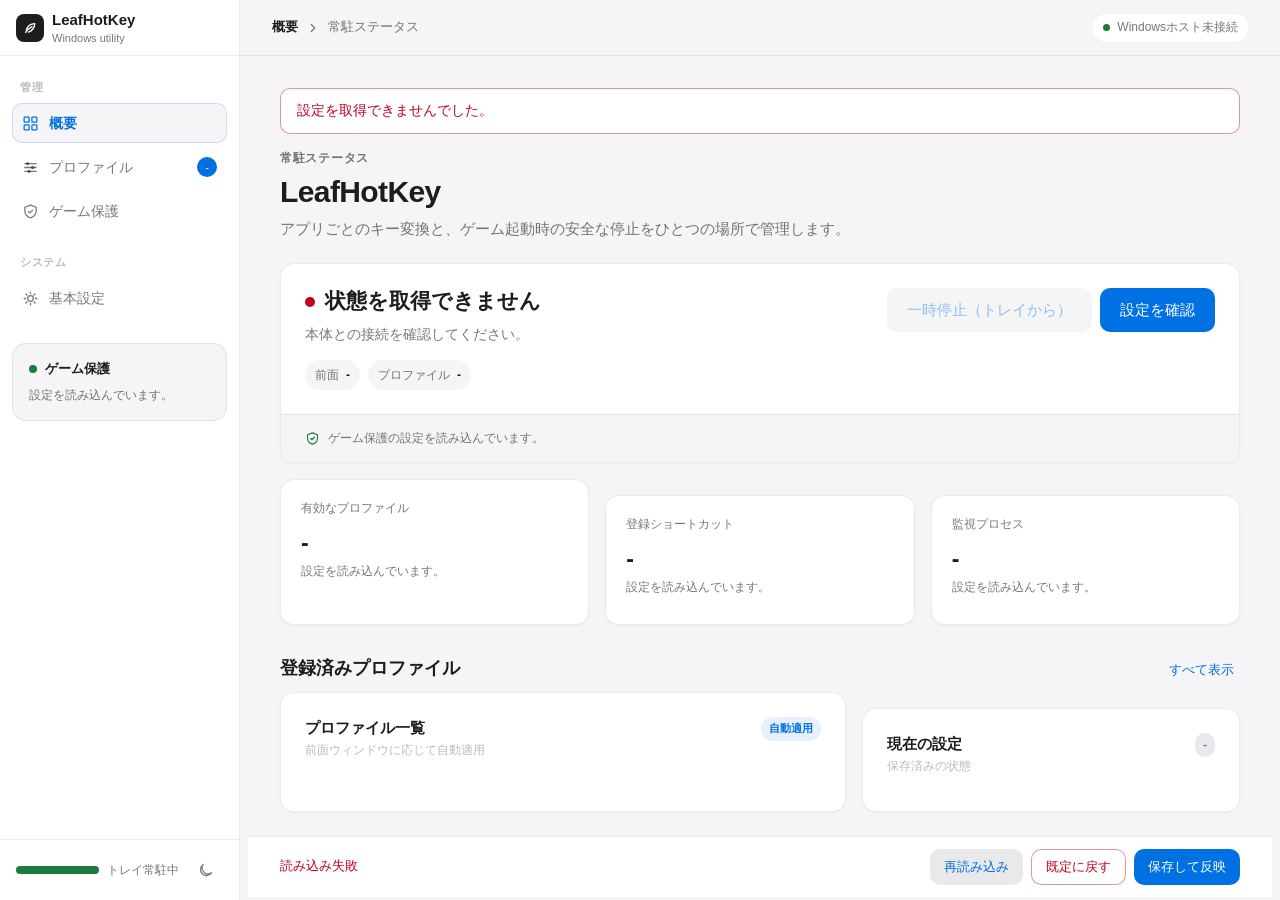
==== src/LeafHotKey/wwwroot/index.html @ c6600abe "設定画面の内容からAHKスクリプトを生成して反映" ====
<!doctype html>
<html lang="ja">
  <head>
    <meta charset="utf-8" />
    <meta name="viewport" content="width=device-width, initial-scale=1" />
    <meta name="color-scheme" content="light dark" />
    <meta name="referrer" content="no-referrer" />
    <title>LeafHotKey 設定</title>
    <link rel="stylesheet" href="styles.css" />
  </head>
  <body>
    <div class="app-shell">
      <aside class="sidebar" aria-label="LeafHotKeyナビゲーション">
        <div class="brand-bar">
          <div class="brand-mark" aria-hidden="true">
            <svg viewBox="0 0 24 24" fill="none" stroke="currentColor" stroke-width="1.8" stroke-linecap="round" stroke-linejoin="round">
              <path d="M6 15.5c2.1-6.2 7.1-8.8 12-9-0.2 4.9-2.8 9.9-9 12" />
              <path d="M5 19c2.7-3.9 5.6-6.4 9.2-8.3" />
            </svg>
          </div>
          <div class="brand-copy">
            <div class="brand-name">LeafHotKey</div>
            <div class="brand-meta">Windows utility</div>
          </div>
        </div>

        <div class="sidebar-scroll">
          <div class="nav-label">管理</div>
          <nav class="nav-list" aria-label="メインナビゲーション">
            <button class="nav-item" type="button" data-view-target="overview" aria-current="page">
              <svg aria-hidden="true" viewBox="0 0 24 24" fill="none" stroke="currentColor" stroke-width="1.8" stroke-linecap="round" stroke-linejoin="round"><rect x="3" y="3" width="7" height="7" rx="1"/><rect x="14" y="3" width="7" height="7" rx="1"/><rect x="3" y="14" width="7" height="7" rx="1"/><rect x="14" y="14" width="7" height="7" rx="1"/></svg>
              <span>概要</span>
            </button>
            <button class="nav-item" type="button" data-view-target="profiles">
              <svg aria-hidden="true" viewBox="0 0 24 24" fill="none" stroke="currentColor" stroke-width="1.8" stroke-linecap="round" stroke-linejoin="round"><path d="M4 6.5h16M4 12h16M4 17.5h16"/><circle cx="8" cy="6.5" r="1.5"/><circle cx="15" cy="12" r="1.5"/><circle cx="10" cy="17.5" r="1.5"/></svg>
              <span>プロファイル</span>
              <span class="nav-count" id="nav-profile-count">-</span>
            </button>
            <button class="nav-item" type="button" data-view-target="safety">
              <svg aria-hidden="true" viewBox="0 0 24 24" fill="none" stroke="currentColor" stroke-width="1.8" stroke-linecap="round" stroke-linejoin="round"><path d="M12 3 20 6v5c0 5.2-3.4 8.5-8 10-4.6-1.5-8-4.8-8-10V6l8-3Z"/><path d="m9 12 2 2 4-4"/></svg>
              <span>ゲーム保護</span>
            </button>
          </nav>

          <div class="nav-label">システム</div>
          <nav class="nav-list" aria-label="システムナビゲーション">
            <button class="nav-item" type="button" data-view-target="settings">
              <svg aria-hidden="true" viewBox="0 0 24 24" fill="none" stroke="currentColor" stroke-width="1.8" stroke-linecap="round" stroke-linejoin="round"><path d="M12 3v2M12 19v2M3 12h2M19 12h2M5.6 5.6 7 7M17 17l1.4 1.4M18.4 5.6 17 7M7 17l-1.4 1.4"/><circle cx="12" cy="12" r="4"/></svg>
              <span>基本設定</span>
            </button>
          </nav>

          <div class="sidebar-note">
            <div class="sidebar-note-title"><span class="online-dot" aria-hidden="true"></span><span id="sidebar-protection-title">ゲーム保護</span></div>
            <p id="sidebar-protection-copy">設定を読み込んでいます。</p>
          </div>
        </div>

        <div class="sidebar-footer">
          <span class="online-dot" aria-hidden="true"></span>
          <span>トレイ常駐中</span>
          <button class="icon-button" type="button" data-theme-toggle aria-label="ダークモードに切り替え" title="テーマ切替">
            <svg aria-hidden="true" data-theme-icon="moon" viewBox="0 0 24 24" fill="none" stroke="currentColor" stroke-width="1.8" stroke-linecap="round" stroke-linejoin="round"><path d="M20.5 15.3A8.5 8.5 0 0 1 8.7 3.5 8.5 8.5 0 1 0 20.5 15.3Z"/></svg>
          </button>
        </div>
      </aside>

      <div class="main-column">
        <div class="mobile-menu">
          <div class="mobile-brand"><div class="brand-mark" aria-hidden="true"><svg viewBox="0 0 24 24" fill="none" stroke="currentColor" stroke-width="1.8" stroke-linecap="round" stroke-linejoin="round"><path d="M6 15.5c2.1-6.2 7.1-8.8 12-9-0.2 4.9-2.8 9.9-9 12"/><path d="M5 19c2.7-3.9 5.6-6.4 9.2-8.3"/></svg></div>LeafHotKey</div>
          <button class="icon-button" type="button" data-theme-toggle aria-label="ダークモードに切り替え" title="テーマ切替"><svg aria-hidden="true" data-theme-icon="moon" viewBox="0 0 24 24" fill="none" stroke="currentColor" stroke-width="1.8" stroke-linecap="round" stroke-linejoin="round"><path d="M20.5 15.3A8.5 8.5 0 0 1 8.7 3.5 8.5 8.5 0 1 0 20.5 15.3Z"/></svg></button>
        </div>

        <header class="topbar">
          <div class="breadcrumbs" aria-label="現在位置"><strong>概要</strong><svg aria-hidden="true" viewBox="0 0 24 24" fill="none" stroke="currentColor" stroke-width="2" stroke-linecap="round" stroke-linejoin="round"><path d="m9 18 6-6-6-6"/></svg><span id="breadcrumb-current">常駐ステータス</span></div>
          <div class="topbar-actions">
            <div class="connection-badge"><span class="online-dot" aria-hidden="true"></span><span id="connection-text">Windowsホスト接続済み</span></div>
          </div>
        </header>

        <main class="content">
          <p id="alert" class="alert" role="alert" hidden></p>

          <section class="view is-active" data-view="overview" aria-labelledby="overview-title">
            <div class="page-intro">
              <p class="eyebrow">常駐ステータス</p>
              <h1 id="overview-title">LeafHotKey</h1>
              <p class="intro-copy">アプリごとのキー変換と、ゲーム起動時の安全な停止をひとつの場所で管理します。</p>
            </div>

            <section class="card status-card" aria-labelledby="runtime-status-title">
              <div class="status-card-main">
                <div>
                  <div class="status-title"><span class="status-dot" id="runtime-dot" aria-hidden="true"></span><h2 id="runtime-status-title">状態を取得しています…</h2></div>
                  <p class="status-card-copy" id="runtime-copy">本体の状態を確認しています。</p>
                  <div class="status-context">
                    <span class="context-chip"><span>前面</span><strong id="status-foreground">-</strong></span>
                    <span class="context-chip"><span>プロファイル</span><strong id="status-profile">-</strong></span>
                  </div>
                </div>
                <div class="status-actions">
                  <button class="button button-secondary" type="button" id="pause-button" disabled title="一時停止はトレイメニューから操作します"><span>一時停止（トレイから）</span></button>
                  <button class="button button-primary" type="button" data-view-target="profiles"><span>設定を確認</span></button>
                </div>
              </div>
              <div class="status-card-footer"><svg aria-hidden="true" viewBox="0 0 24 24" fill="none" stroke="currentColor" stroke-width="1.8" stroke-linecap="round" stroke-linejoin="round"><path d="M12 3 20 6v5c0 5.2-3.4 8.5-8 10-4.6-1.5-8-4.8-8-10V6l8-3Z"/><path d="m9 12 2 2 4-4"/></svg><span id="protection-summary">ゲーム保護の設定を読み込んでいます。</span></div>
            </section>

            <div class="summary-grid" aria-label="概要メトリクス">
              <article class="card summary-card"><div class="summary-label">有効なプロファイル</div><div class="summary-value" id="summary-profiles">-</div><div class="summary-detail" id="summary-profiles-detail">設定を読み込んでいます。</div></article>
              <article class="card summary-card"><div class="summary-label">登録ショートカット</div><div class="summary-value" id="summary-rules">-</div><div class="summary-detail" id="summary-rules-detail">設定を読み込んでいます。</div></article>
              <article class="card summary-card"><div class="summary-label">監視プロセス</div><div class="summary-value" id="summary-processes">-</div><div class="summary-detail" id="summary-processes-detail">設定を読み込んでいます。</div></article>
            </div>

            <div class="section-heading"><h2>登録済みプロファイル</h2><button class="text-link" type="button" data-view-target="profiles">すべて表示</button></div>
            <div class="dashboard-grid">
              <section class="card list-card" aria-labelledby="profile-list-title">
                <div class="card-header"><div><h3 id="profile-list-title">プロファイル一覧</h3><p class="fine">前面ウィンドウに応じて自動適用</p></div><span class="badge badge-accent">自動適用</span></div>
                <div id="overview-profiles" class="list-rows"></div>
              </section>

              <section class="card list-card" aria-labelledby="activity-title">
                <div class="card-header"><div><h3 id="activity-title">現在の設定</h3><p class="fine">保存済みの状態</p></div><span class="badge" id="overview-revision">-</span></div>
                <div class="activity-list" id="overview-activity"></div>
              </section>
            </div>
          </section>

          <section class="view" data-view="profiles" aria-labelledby="profiles-title">
            <div class="page-intro"><p class="eyebrow">設定</p><h1 id="profiles-title">プロファイル</h1><p class="intro-copy">前面アプリごとのキー変換を管理します。変更は保存後に入力エンジンへ反映されます。</p></div>
            <div class="card">
              <div class="card-header"><div><h2>アプリ別の設定</h2><p class="fine" id="profile-count-label">設定を読み込んでいます。</p></div><span class="fine">編集すると未保存になります</span></div>
              <div class="notice" id="profile-backend-notice" hidden><p>AutoHotkey バックエンド使用中：このプロファイルは入力変換に使われません（AHK 側のスクリプトが優先されます）。</p></div>
              <div class="profile-toolbar"><label class="profile-search" for="profile-search"><span class="sr-only">プロファイルを検索</span><svg aria-hidden="true" viewBox="0 0 24 24" fill="none" stroke="currentColor" stroke-width="2" stroke-linecap="round"><circle cx="11" cy="11" r="6"/><path d="m16 16 4 4"/></svg><input id="profile-search" type="search" autocomplete="off" placeholder="アプリ名または実行ファイル名で検索" /></label><span class="fine" id="profile-results">-</span></div>              <div class="profile-table" role="region" aria-label="プロファイル一覧">
                <div class="profile-table-header" aria-hidden="true"><span>アプリ</span><span>対象プロセス</span><span>ルール</span><span>状態</span><span></span></div>
                <div id="profile-list"></div>
              </div>
              <div class="empty-state" id="profile-empty" hidden><p>プロファイルがありません。</p></div>
            </div>
          </section>

          <section class="view" data-view="safety" aria-labelledby="safety-title">
            <div class="page-intro"><p class="eyebrow">安全とライフサイクル</p><h1 id="safety-title">ゲーム保護</h1><p class="intro-copy">検知リスクのあるゲームが起動している間は、入力エンジンを停止して本体を終了します。ゲーム終了後に自動で再起動します。</p></div>
            <div class="card">
              <div class="card-header"><div><h2>自動停止と再起動</h2><p class="fine">フックを解除してから本体を終了します。</p></div><button class="switch" type="button" id="protection-enabled" role="switch" aria-checked="false" aria-label="ゲーム保護を有効にする"></button></div>
              <div class="settings-list" style="margin-top:16px">
                <div class="settings-row"><div class="settings-row-main"><strong>監視間隔</strong><p>プロセス検知を行う間隔です。</p></div><div class="field-inline"><input type="number" id="poll-interval" min="1" step="100" aria-label="監視間隔（ミリ秒）" /><span>ミリ秒</span></div></div>
                <div class="settings-row"><div class="settings-row-main"><strong>ゲーム終了後の待機</strong><p>復帰対象プロセスが消えた後に再起動するまでの時間です。</p></div><div class="field-inline"><input type="number" id="resume-delay" min="0" step="100" aria-label="復帰までの待機（ミリ秒）" /><span>ミリ秒</span></div></div>
                <div class="settings-row settings-row-stacked"><div class="settings-row-main"><strong>退避トリガのプロセス</strong><p>1行に1件。検知したら本体を終了します。</p></div><textarea id="stop-triggers" rows="5" spellcheck="false" aria-label="退避トリガのプロセス"></textarea></div>
                <div class="settings-row settings-row-stacked"><div class="settings-row-main"><strong>復帰を待つプロセス</strong><p>1行に1件。すべて終了してから本体を再起動します。</p></div><textarea id="resume-processes" rows="5" spellcheck="false" aria-label="復帰を待つプロセス"></textarea></div>
              </div>
            </div>
            <div class="section-heading"><h2>監視対象プロセス</h2><span class="fine" id="process-count-label">-</span></div>
            <section class="card process-table" aria-labelledby="process-title">
              <h2 id="process-title" class="sr-only">監視対象プロセス一覧</h2>
              <div class="process-header"><span>プロセス</span><span>用途</span><span>状態</span></div>
              <div id="process-list"></div>
            </section>
          </section>

          <section class="view" data-view="settings" aria-labelledby="settings-title">
            <div class="page-intro"><p class="eyebrow">システム</p><h1 id="settings-title">基本設定</h1><p class="intro-copy">入力変換の共通動作を設定します。変更は「保存して反映」で有効になります。</p></div>
            <section class="card" aria-labelledby="input-heading">
              <div class="card-header"><div><h2 id="input-heading">入力動作</h2><p class="fine">すべてのプロファイルに共通する設定です。</p></div><span class="fine">版: <strong id="settings-revision">-</strong></span></div>
              <div class="settings-list" style="margin-top:16px">
                <div class="settings-row"><div class="settings-row-main"><strong>送信前に IME を無効化</strong><p>キー列を送る前に日本語入力をオフにします。</p></div><button class="switch" type="button" id="ime-disable" role="switch" aria-checked="false" aria-label="送信前に IME を無効化する"></button></div>
              </div>
            </section>
            <section class="card" aria-labelledby="backend-heading">
              <div class="card-header"><div><h2 id="backend-heading">入力バックエンド</h2><p class="fine">どちらか一方だけが動作します。切り替えるともう一方は停止します。</p></div><span class="badge" id="backend-state">-</span></div>
              <div class="settings-list" style="margin-top:16px">
                <div class="settings-row"><div class="settings-row-main"><strong>使用するエンジン</strong><p>不具合時は AutoHotkey に切り替えて従来のスクリプトで運用できます。</p></div><div class="field-inline"><select id="backend-mode" aria-label="入力バックエンド"><option value="builtin">内蔵エンジン</option><option value="ahk">AutoHotkey</option></select></div></div>
                <div class="settings-row"><div class="settings-row-main"><strong>AHK の見守り</strong><p>AutoHotkey が落ちたら自動で起動し直します。スクリプトを編集すると読み直します（最大3回まで）。本体を終了しても AHK は動作を続けます。</p></div><span class="fine" id="backend-detail">-</span></div>
                <div class="settings-row"><div class="settings-row-main"><strong>設定内容を書き出す</strong><p>プロファイルの内容から AHK 用スクリプトを生成し、実行するのは生成物にします（保存のたびに更新）。オフにすると指定したスクリプトをそのまま実行します。</p></div><button class="switch" type="button" id="backend-generate" role="switch" aria-checked="true" aria-label="設定内容を AHK 用スクリプトへ書き出す"></button></div>
                <div class="settings-row"><div class="settings-row-main"><strong>生成先</strong><p>書き出されるファイルの場所です。</p></div><span class="fine" id="backend-generated">-</span></div>
                <div class="settings-row"><div class="settings-row-main"><strong>AHK スクリプト</strong><p>実行する .ahk ファイルのフルパスです（生成の元になる場所でもあります）。</p></div><div class="field-inline field-inline-wide"><input type="text" id="backend-script" spellcheck="false" placeholder="C:/Users/…/MySet.ahk" aria-label="AHK スクリプトのパス" /></div></div>
                <div class="settings-row"><div class="settings-row-main"><strong>AutoHotkey 本体</strong><p>空ならスクリプトと同じフォルダーから自動検出します。</p></div><div class="field-inline field-inline-wide"><input type="text" id="backend-executable" spellcheck="false" placeholder="空欄で自動検出" aria-label="AutoHotkey 本体のパス" /></div></div>
              </div>
            </section>
          </section>

          <div class="actions">
            <span id="save-state" class="save-state">読み込み中…</span>
            <button class="button button-secondary button-small" type="button" id="reload">再読み込み</button>
            <button class="button button-destructive button-small" type="button" id="restore">既定に戻す</button>
            <button class="button button-primary button-small" type="button" id="save">保存して反映</button>
          </div>

          <dialog id="profile-dialog" aria-labelledby="profile-dialog-title">
            <form method="dialog" class="dialog-body">
              <div class="dialog-header"><div><h2 id="profile-dialog-title">プロファイルを編集</h2><p id="profile-dialog-meta">保存後に入力エンジンへ反映されます。</p></div><button class="icon-button" type="submit" value="cancel" aria-label="閉じる">×</button></div>
              <div class="form-grid">
                <div class="field"><label for="profile-name">表示名</label><input id="profile-name" required maxlength="80" /></div>
                <div class="field profile-enabled-field"><label>有効</label><button class="switch" type="button" id="profile-enabled" role="switch" aria-checked="false" aria-label="プロファイルを有効にする"></button></div>
                <div class="field field-full"><label for="profile-processes">対象プロセス</label><textarea id="profile-processes" rows="3" spellcheck="false" placeholder="例: chrome.exe&#10;1行に1件"></textarea><span class="fine">実行ファイル名を1行に1件入力します。</span></div>
              </div>
              <section class="profile-rules" aria-labelledby="profile-rules-title">
                <div class="section-heading">
                  <div><h2 id="profile-rules-title">ショートカット</h2><p class="fine" id="rule-count-label">-</p></div>
                  <div class="rule-toolbar">
                    <label class="rule-search" for="rule-filter"><span class="sr-only">ショートカットを絞り込む</span><svg aria-hidden="true" viewBox="0 0 24 24" fill="none" stroke="currentColor" stroke-width="2" stroke-linecap="round"><circle cx="11" cy="11" r="6"/><path d="m16 16 4 4"/></svg><input id="rule-filter" type="search" autocomplete="off" placeholder="キーや送信内容で絞り込み" /></label>
                    <button class="button button-secondary button-small" type="button" id="add-rule">追加</button>
                  </div>
                </div>
                <div class="rule-table" role="region" aria-label="ショートカット一覧">
                  <div class="rule-table-head" aria-hidden="true"><span>前置</span><span>キー</span><span>修飾</span><span>動作</span><span>内容</span><span>* ~</span><span></span></div>
                  <div id="rule-list"></div>
                </div>
                <div class="empty-state" id="rule-empty" hidden><p>条件に合うショートカットがありません。</p></div>
              </section>
              <div class="form-actions"><button class="button button-secondary button-small" type="submit" value="cancel">キャンセル</button><button class="button button-primary button-small" type="button" id="apply-profile">編集を適用</button></div>
            </form>
          </dialog>
        </main>
      </div>
    </div>

    <script src="app.js"></script>
  </body>
</html>
---- src/LeafHotKey/wwwroot/styles.css ----
:root {
        --label: #1d1d1f;
        --label-secondary: rgba(29, 29, 31, 0.6);
        --label-tertiary: rgba(29, 29, 31, 0.3);
        --accent: #0071e3;
        --accent-hover: #0077ed;
        --accent-pressed: #005bb5;
        --success: #1d7a3d;
        --danger: #c4001f;
        --surface: #ffffff;
        --surface-secondary: #f5f5f7;
        --surface-tertiary: #e8e8ed;
        --separator: rgba(0, 0, 0, 0.08);
        --fill: rgba(120, 120, 128, 0.16);
        --surface-dark: #000000;
        --surface-secondary-dark: #1d1d1f;
        --label-dark: #f5f5f7;
        --label-secondary-dark: rgba(245, 245, 247, 0.6);
        --danger-dark: #ff453a;
      }

      html[data-theme="dark"] {
        --label: var(--label-dark);
        --label-secondary: var(--label-secondary-dark);
        --label-tertiary: color-mix(in srgb, var(--label) 30%, transparent);
        --surface: var(--surface-secondary-dark);
        --surface-secondary: var(--surface-dark);
        /* DESIGN.mdにdarkのtertiary/separator値がないため、既存tokenを再利用する。 */
        --surface-tertiary: var(--surface-secondary-dark);
        --separator: var(--fill);
        --danger: var(--danger-dark);
      }

      * { box-sizing: border-box; }

      html, body { min-height: 100%; }

      body {
        margin: 0;
        background: var(--surface-secondary);
        color: var(--label);
        font-family: -apple-system, BlinkMacSystemFont, "SF Pro Text", Inter, sans-serif;
        font-size: 16px;
        line-height: 1.4;
        transition: background-color 160ms ease, color 160ms ease;
      }

      button, input, select { font: inherit; }
      button { color: inherit; }
      button:focus-visible, a:focus-visible, input:focus-visible, select:focus-visible {
        outline: 2px solid var(--accent);
        outline-offset: 2px;
      }
      button:disabled { cursor: not-allowed; opacity: 0.45; }

      .app-shell {
        display: grid;
        grid-template-columns: 240px minmax(0, 1fr);
        min-height: 100vh;
      }

      .sidebar {
        display: flex;
        position: sticky;
        top: 0;
        height: 100vh;
        flex-direction: column;
        background: var(--surface);
        border-right: 1px solid var(--separator);
      }

      .brand-bar {
        display: flex;
        height: 56px;
        align-items: center;
        gap: 8px;
        padding: 0 16px;
        border-bottom: 1px solid var(--separator);
      }

      .brand-mark {
        display: grid;
        width: 28px;
        height: 28px;
        place-items: center;
        flex: 0 0 auto;
        border-radius: 8px;
        background: var(--label);
        color: var(--surface);
      }

      .brand-mark svg { width: 17px; height: 17px; }
      .brand-name { min-width: 0; font-size: 15px; font-weight: 650; }
      .brand-meta { margin-top: 1px; color: var(--label-secondary); font-size: 11px; }

      .sidebar-scroll { min-height: 0; flex: 1; overflow: auto; padding: 24px 12px 16px; }
      .nav-label {
        padding: 0 8px;
        color: var(--label-tertiary);
        font-size: 11px;
        font-weight: 650;
        letter-spacing: 0.06em;
        text-transform: uppercase;
      }
      .nav-list { display: grid; gap: 4px; margin: 8px 0 24px; }
      .nav-item {
        display: flex;
        width: 100%;
        min-height: 40px;
        align-items: center;
        gap: 10px;
        padding: 8px 10px;
        border: 0;
        border-radius: 10px;
        background: transparent;
        cursor: pointer;
        text-align: left;
        color: var(--label-secondary);
        font-size: 14px;
      }
      .nav-item:hover { background: var(--surface-secondary); color: var(--label); }
      .nav-item[aria-current="page"] {
        background: var(--surface-secondary);
        color: var(--accent);
        font-weight: 600;
        box-shadow: inset 0 0 0 1px color-mix(in srgb, var(--accent) 18%, transparent);
      }
      .nav-item svg { width: 17px; height: 17px; flex: 0 0 auto; }
      .nav-count {
        min-width: 20px;
        margin-left: auto;
        padding: 1px 6px;
        border-radius: 9999px;
        background: var(--accent);
        color: #fff;
        font-size: 11px;
        line-height: 18px;
        text-align: center;
      }

      .sidebar-note {
        margin-top: 16px;
        padding: 16px;
        border: 1px solid var(--separator);
        border-radius: 14px;
        background: var(--surface-secondary);
      }
      .sidebar-note-title { display: flex; align-items: center; gap: 8px; font-size: 13px; font-weight: 650; }
      .sidebar-note p { margin: 8px 0 0; color: var(--label-secondary); font-size: 12px; line-height: 1.5; }

      .sidebar-footer {
        display: flex;
        align-items: center;
        gap: 8px;
        padding: 12px 16px;
        border-top: 1px solid var(--separator);
        color: var(--label-secondary);
        font-size: 12px;
      }
      .sidebar-footer span:first-of-type { min-width: 0; flex: 1; }
      .online-dot, .status-dot { width: 8px; height: 8px; flex: 0 0 auto; border-radius: 9999px; background: var(--success); }
      .offline-dot { background: var(--label-tertiary); }
      .icon-button {
        display: inline-grid;
        width: 36px;
        height: 36px;
        place-items: center;
        border: 0;
        border-radius: 10px;
        background: transparent;
        cursor: pointer;
        color: var(--label-secondary);
      }
      .icon-button:hover { background: var(--surface-secondary); color: var(--label); }
      .icon-button svg { width: 17px; height: 17px; }

      .main-column { min-width: 0; }
      .topbar {
        position: sticky;
        top: 0;
        z-index: 5;
        display: flex;
        min-height: 56px;
        align-items: center;
        justify-content: space-between;
        gap: 16px;
        padding: 8px 32px;
        border-bottom: 1px solid var(--separator);
        background: color-mix(in srgb, var(--surface-secondary) 88%, transparent);
        backdrop-filter: blur(20px);
      }
      .breadcrumbs { display: flex; min-width: 0; align-items: center; gap: 8px; color: var(--label-secondary); font-size: 13px; }
      .breadcrumbs strong { color: var(--label); font-weight: 600; }
      .breadcrumbs svg { width: 14px; height: 14px; }
      .topbar-actions { display: flex; align-items: center; gap: 8px; }
      .connection-badge {
        display: inline-flex;
        min-height: 28px;
        align-items: center;
        gap: 7px;
        padding: 4px 10px;
        border-radius: 9999px;
        background: var(--surface);
        color: var(--label-secondary);
        font-size: 12px;
      }
      .connection-badge .online-dot { width: 7px; height: 7px; }

      .content {
        width: min(100%, 1024px);
        margin: 0 auto;
        padding: 32px;
      }
      .view { display: none; }
      .view.is-active { display: block; }
      .page-intro { margin-bottom: 24px; }
      .eyebrow {
        margin: 0 0 8px;
        color: var(--label-secondary);
        font-size: 12px;
        font-weight: 650;
        letter-spacing: 0.06em;
        text-transform: uppercase;
      }
      h1, h2, h3, p { margin-top: 0; }
      h1 { margin-bottom: 8px; font-size: 30px; font-weight: 700; letter-spacing: -0.02em; line-height: 1.2; }
      h2 { margin-bottom: 6px; font-size: 21px; font-weight: 650; line-height: 1.25; }
      h3 { margin-bottom: 4px; font-size: 15px; font-weight: 650; }
      .intro-copy { max-width: 620px; margin-bottom: 0; color: var(--label-secondary); font-size: 15px; }

      .card {
        border: 1px solid var(--separator);
        border-radius: 14px;
        background: var(--surface);
        box-shadow: 0 1px 2px rgba(0, 0, 0, 0.04);
      }
      .card + .card { margin-top: 16px; }
      .card-header { display: flex; align-items: flex-start; justify-content: space-between; gap: 16px; padding: 24px 24px 0; }
      .card-body { padding: 24px; }
      .muted { color: var(--label-secondary); }
      .fine { color: var(--label-tertiary); font-size: 12px; }

      .status-card { overflow: hidden; }
      .status-card-main { display: flex; align-items: flex-start; justify-content: space-between; gap: 24px; padding: 24px; }
      .status-title { display: flex; align-items: center; gap: 10px; }
      .status-title h2 { margin-bottom: 0; }
      .status-dot { width: 10px; height: 10px; }
      .status-card-copy { max-width: 540px; margin: 10px 0 0; color: var(--label-secondary); font-size: 14px; }
      .status-context { display: flex; flex-wrap: wrap; gap: 8px; margin-top: 16px; }
      .context-chip {
        display: inline-flex;
        min-height: 30px;
        align-items: center;
        gap: 7px;
        padding: 5px 10px;
        border-radius: 9999px;
        background: var(--surface-secondary);
        color: var(--label-secondary);
        font-size: 12px;
      }
      .context-chip strong { color: var(--label); font-weight: 600; }
      .status-actions { display: flex; flex: 0 0 auto; flex-wrap: wrap; justify-content: flex-end; gap: 8px; }
      .status-card-footer {
        display: flex;
        min-height: 48px;
        align-items: center;
        gap: 8px;
        padding: 12px 24px;
        border-top: 1px solid var(--separator);
        background: var(--surface-secondary);
        color: var(--label-secondary);
        font-size: 12px;
      }
      .status-card-footer svg { width: 15px; height: 15px; color: var(--success); }

      .button {
        display: inline-flex;
        min-height: 44px;
        align-items: center;
        justify-content: center;
        gap: 8px;
        padding: 10px 20px;
        border: 0;
        border-radius: 10px;
        cursor: pointer;
        font-size: 15px;
        font-weight: 550;
        line-height: 1.2;
        transition: background-color 120ms ease, color 120ms ease, transform 120ms ease;
      }
      .button:active { transform: translateY(1px); }
      .button svg { width: 16px; height: 16px; }
      .button-primary { background: var(--accent); color: #fff; }
      .button-primary:hover { background: var(--accent-hover); }
      .button-primary:active { background: var(--accent-pressed); }
      .button-secondary { background: var(--fill); color: var(--accent); }
      .button-secondary:hover { background: var(--surface-tertiary); }
      .button-destructive { border: 1px solid color-mix(in srgb, var(--danger) 42%, transparent); background: var(--surface); color: var(--danger); }
      .button-small { min-height: 36px; padding: 8px 14px; font-size: 13px; }

      .summary-grid { display: grid; grid-template-columns: repeat(3, minmax(0, 1fr)); gap: 16px; margin-top: 16px; }
      .summary-card { min-height: 130px; padding: 20px; }
      .summary-label { color: var(--label-secondary); font-size: 12px; }
      .summary-value { margin: 10px 0 4px; font-size: 23px; font-weight: 650; letter-spacing: -0.02em; }
      .summary-detail { color: var(--label-secondary); font-size: 12px; }
      .summary-detail strong { color: var(--success); font-weight: 600; }

      .section-heading { display: flex; align-items: end; justify-content: space-between; gap: 16px; margin: 32px 0 12px; }
      .section-heading h2 { margin-bottom: 0; font-size: 18px; }
      .text-link { border: 0; background: transparent; cursor: pointer; color: var(--accent); font-size: 13px; }
      .text-link:hover { text-decoration: underline; text-underline-offset: 3px; }

      .dashboard-grid { display: grid; grid-template-columns: minmax(0, 1.2fr) minmax(280px, 0.8fr); gap: 16px; }
      .list-card { overflow: hidden; }
      .list-row {
        display: flex;
        min-height: 68px;
        align-items: center;
        gap: 12px;
        padding: 12px 20px;
        border-top: 1px solid var(--separator);
      }
      .list-row:first-child { border-top: 0; }
      .app-icon {
        display: grid;
        width: 36px;
        height: 36px;
        place-items: center;
        flex: 0 0 auto;
        border-radius: 10px;
        background: var(--surface-tertiary);
        color: var(--label-secondary);
        font-size: 12px;
        font-weight: 650;
        overflow: hidden;
      }

      /* 実アイコンを表示できた行は、下地のプレートを見せない。 */
      .app-icon-image { background: transparent; }
      .app-icon img { width: 28px; height: 28px; border-radius: 7px; object-fit: contain; }
      .list-primary { min-width: 0; flex: 1; }
      .list-primary strong { display: block; overflow: hidden; color: var(--label); font-size: 14px; font-weight: 600; text-overflow: ellipsis; white-space: nowrap; }
      .list-primary span { display: block; overflow: hidden; margin-top: 3px; color: var(--label-secondary); font-size: 12px; text-overflow: ellipsis; white-space: nowrap; }
      .list-side { flex: 0 0 auto; text-align: right; }
      .badge {
        display: inline-flex;
        min-height: 24px;
        align-items: center;
        padding: 3px 8px;
        border-radius: 9999px;
        background: var(--surface-tertiary);
        color: var(--label-secondary);
        font-size: 11px;
        font-weight: 600;
      }
      .badge-success { background: color-mix(in srgb, var(--success) 12%, var(--surface)); color: var(--success); }
      .badge-accent { background: color-mix(in srgb, var(--accent) 10%, var(--surface)); color: var(--accent); }
      .badge-danger { background: color-mix(in srgb, var(--danger) 10%, var(--surface)); color: var(--danger); }
      .row-meta { display: block; margin-top: 4px; color: var(--label-tertiary); font-size: 11px; }

      .activity-list { padding: 8px 20px 16px; }
      .activity-item { display: grid; grid-template-columns: 8px minmax(0, 1fr) auto; gap: 10px; align-items: start; padding: 12px 0; border-bottom: 1px solid var(--separator); }
      .activity-item:last-child { border-bottom: 0; }
      .activity-marker { width: 7px; height: 7px; margin-top: 6px; border-radius: 9999px; background: var(--accent); }
      .activity-item p { margin: 0; font-size: 13px; }
      .activity-item small { color: var(--label-tertiary); font-size: 11px; white-space: nowrap; }

      .settings-tabs { display: flex; gap: 4px; overflow-x: auto; padding: 4px; border: 1px solid var(--separator); border-radius: 10px; background: var(--surface-tertiary); }
      .settings-tab { min-height: 40px; padding: 8px 16px; border: 0; border-radius: 6px; background: transparent; cursor: pointer; color: var(--label-secondary); font-size: 13px; white-space: nowrap; }
      .settings-tab.is-selected { background: var(--surface); color: var(--accent); font-weight: 600; box-shadow: 0 1px 2px rgba(0, 0, 0, 0.04); }
      .settings-section { margin-top: 24px; }
      .settings-section h2 { margin-bottom: 4px; font-size: 18px; }
      .settings-section > p { margin-bottom: 12px; color: var(--label-secondary); font-size: 13px; }
      .settings-list { overflow: hidden; }
      .settings-row { display: flex; min-height: 66px; align-items: center; gap: 16px; padding: 12px 20px; border-top: 1px solid var(--separator); }
      .settings-row:first-child { border-top: 0; }
      .settings-row-main { min-width: 0; flex: 1; }
      .settings-row-main label, .settings-row-main strong { display: block; font-size: 14px; font-weight: 600; }
      .settings-row-main p { margin: 3px 0 0; color: var(--label-secondary); font-size: 12px; }

      .profile-toolbar { display: flex; align-items: center; justify-content: space-between; gap: 16px; padding: 20px 24px 16px; }
      .profile-search { position: relative; min-width: 0; flex: 1; max-width: 420px; }
      .profile-search svg { position: absolute; top: 50%; left: 12px; width: 16px; height: 16px; color: var(--label-tertiary); transform: translateY(-50%); }
      .profile-search input { width: 100%; min-height: 40px; padding: 8px 12px 8px 38px; border: 1px solid var(--separator); border-radius: 10px; background: var(--surface-secondary); color: var(--label); font-size: 13px; }
      .profile-search input::placeholder { color: var(--label-tertiary); }
      .profile-table { overflow: hidden; border-top: 1px solid var(--separator); }
      .profile-table-header, .profile-row { display: grid; grid-template-columns: minmax(185px, 1.1fr) minmax(160px, 1fr) 76px 136px 58px; align-items: center; gap: 16px; padding: 12px 24px; }
      .profile-table-header { min-height: 40px; background: var(--surface-secondary); color: var(--label-secondary); font-size: 11px; font-weight: 650; letter-spacing: 0.04em; }
      .profile-row { min-height: 76px; border-top: 1px solid var(--separator); }
      .profile-row:hover { background: var(--surface-secondary); }
      .profile-identity { display: flex; min-width: 0; align-items: center; gap: 12px; }
      .profile-identity > div:last-child { min-width: 0; }
      .profile-identity strong { display: block; overflow: hidden; font-size: 14px; font-weight: 600; text-overflow: ellipsis; white-space: nowrap; }
      .profile-id { display: block; overflow: hidden; margin-top: 3px; color: var(--label-tertiary); font-size: 11px; text-overflow: ellipsis; white-space: nowrap; }
      .profile-processes { overflow: hidden; color: var(--label-secondary); font-family: ui-monospace, SFMono-Regular, Consolas, monospace; font-size: 12px; text-overflow: ellipsis; white-space: nowrap; }
      .profile-rule-count { color: var(--label-secondary); font-size: 12px; white-space: nowrap; }
      .profile-state { display: flex; align-items: center; justify-content: space-between; gap: 8px; }
      .profile-row > .button { justify-self: end; }

      .switch {
        position: relative;
        width: 48px;
        height: 28px;
        flex: 0 0 auto;
        padding: 0;
        border: 0;
        border-radius: 9999px;
        background: var(--fill);
        cursor: pointer;
        transition: background-color 120ms ease;
      }
      .switch::after { content: ""; position: absolute; top: 4px; left: 4px; width: 20px; height: 20px; border-radius: 50%; background: var(--surface); box-shadow: 0 1px 2px rgba(0, 0, 0, 0.16); transition: transform 120ms ease; }
      .switch[aria-checked="true"] { background: var(--success); }
      .switch[aria-checked="true"]::after { transform: translateX(20px); }

      .process-table { overflow: hidden; }
      .process-header, .process-row { display: grid; grid-template-columns: minmax(0, 1.5fr) minmax(116px, 0.7fr) minmax(110px, 0.6fr); align-items: center; gap: 16px; padding: 12px 20px; }
      .process-header { min-height: 42px; background: var(--surface-secondary); color: var(--label-secondary); font-size: 11px; font-weight: 650; letter-spacing: 0.04em; }
      .process-row { min-height: 66px; border-top: 1px solid var(--separator); font-size: 13px; }
      .process-name { min-width: 0; overflow: hidden; font-family: ui-monospace, SFMono-Regular, Consolas, monospace; font-size: 12px; text-overflow: ellipsis; white-space: nowrap; }
      .process-note { color: var(--label-secondary); font-size: 12px; }
      .process-row .badge { justify-self: start; }

      .form-grid { display: grid; grid-template-columns: repeat(2, minmax(0, 1fr)); gap: 16px; }
      .field { display: grid; gap: 7px; }
      .field-full { grid-column: 1 / -1; }
      .field label { color: var(--label-secondary); font-size: 13px; }
      .field input, .field select {
        width: 100%;
        min-height: 44px;
        padding: 10px 12px;
        border: 1px solid var(--separator);
        border-radius: 10px;
        background: var(--surface);
        color: var(--label);
      }
      .field input::placeholder { color: var(--label-tertiary); }
      .form-actions { display: flex; justify-content: flex-end; gap: 8px; margin-top: 20px; }

      .empty-state { padding: 40px 24px; text-align: center; }      .empty-state svg { width: 28px; height: 28px; margin-bottom: 12px; color: var(--label-tertiary); }
      .empty-state p { margin-bottom: 16px; color: var(--label-secondary); font-size: 14px; }

      dialog {
        width: min(820px, calc(100vw - 32px));
        max-height: calc(100vh - 32px);
        padding: 0;
        overflow: auto;
        border: 1px solid var(--separator);
        border-radius: 20px;
        background: var(--surface);
        color: var(--label);
        box-shadow: 0 8px 30px rgba(0, 0, 0, 0.12);
      }
      dialog::backdrop { background: rgba(0, 0, 0, 0.22); backdrop-filter: blur(4px); }
      .dialog-body { padding: 24px; }
      .dialog-header { display: flex; align-items: flex-start; justify-content: space-between; gap: 16px; }
      .dialog-body h2 { margin-bottom: 8px; }
      .dialog-body > p, .dialog-header p { margin-bottom: 20px; color: var(--label-secondary); font-size: 13px; }
      .profile-enabled-field { align-content: start; }
      .profile-enabled-field .switch { margin-top: 9px; }
      .profile-rules { margin-top: 24px; }
      .profile-rules .section-heading { margin: 0 0 12px; }
      .rule-toolbar { display: flex; align-items: center; gap: 8px; }
      .rule-search {
        display: flex;
        align-items: center;
        gap: 6px;
        padding: 0 10px;
        border: 1px solid var(--separator);
        border-radius: 10px;
        background: var(--surface);
      }
      .rule-search svg { width: 14px; height: 14px; color: var(--label-tertiary); }
      .rule-search input { width: 190px; min-height: 32px; border: 0; background: transparent; color: var(--label); font-size: 13px; }
      .rule-search input:focus { outline: none; }

      /* ルール一覧: 1行1割り当ての表。件数が多くても見渡せる。 */
      .rule-table {
        border: 1px solid var(--separator);
        border-radius: 14px;
        background: var(--surface);
        overflow-x: auto;
      }
      .rule-table-head,
      .rule-row {
        display: grid;
        grid-template-columns: 104px 96px 108px 128px minmax(180px, 1fr) 76px 32px;
        gap: 8px;
        align-items: center;
        min-width: 760px;
        padding: 6px 12px;
      }
      .rule-table-head {
        position: sticky;
        top: 0;
        z-index: 1;
        border-bottom: 1px solid var(--separator);
        background: var(--surface-secondary);
        color: var(--label-secondary);
        font-size: 12px;
        font-weight: 600;
      }
      .rule-row { border-top: 1px solid var(--separator); }
      .rule-row:first-child { border-top: 0; }
      .rule-row input,
      .rule-row select,
      .rule-detail input,
      .rule-detail textarea {
        width: 100%;
        min-height: 30px;
        padding: 4px 8px;
        border: 1px solid transparent;
        border-radius: 8px;
        background: var(--surface-secondary);
        color: var(--label);
        font-size: 13px;
      }
      .rule-row input:hover, .rule-row select:hover, .rule-detail input:hover, .rule-detail textarea:hover { border-color: var(--separator); }
      .rule-row input:focus, .rule-row select:focus, .rule-detail input:focus, .rule-detail textarea:focus {
        border-color: var(--accent);
        background: var(--surface);
        outline: none;
      }
      .rule-row .rule-key, .rule-row .rule-prefix, .rule-detail textarea { font-family: ui-monospace, SFMono-Regular, Consolas, monospace; }
      .rule-row .rule-prefix.is-set { background: var(--fill); font-weight: 600; }
      .rule-detail { display: flex; gap: 6px; min-width: 0; }
      .rule-detail textarea { min-height: 30px; resize: vertical; }
      .rule-note { color: var(--label-secondary); font-size: 12px; }
      .rule-flags { display: flex; gap: 8px; }
      .rule-flag { display: inline-flex; align-items: center; gap: 3px; color: var(--label-secondary); font-family: ui-monospace, SFMono-Regular, Consolas, monospace; font-size: 12px; cursor: pointer; }
      .rule-flag input[type="checkbox"] { width: 14px; min-height: 0; height: 14px; padding: 0; border: 0; background: none; accent-color: var(--accent); }
      .rule-remove {
        width: 28px;
        height: 28px;
        border: 0;
        border-radius: 8px;
        background: transparent;
        color: var(--danger);
        font-size: 16px;
        line-height: 1;
        cursor: pointer;
      }
      .rule-remove:hover { background: var(--surface-secondary); }
      .notice { margin-bottom: 12px; padding: 10px 14px; border-radius: 12px; background: var(--surface-tertiary); color: var(--label-secondary); font-size: 13px; }

      .mobile-menu { display: none; }
      .sr-only { position: absolute; width: 1px; height: 1px; padding: 0; margin: -1px; overflow: hidden; clip: rect(0, 0, 0, 0); white-space: nowrap; border: 0; }

      @media (max-width: 900px) {
        .app-shell { grid-template-columns: 80px minmax(0, 1fr); }
        .brand-bar { justify-content: center; padding: 0; }
        .brand-copy, .nav-label, .nav-item span, .sidebar-note, .sidebar-footer span, .sidebar-footer .icon-button { display: none; }
        .sidebar-scroll { padding: 24px 12px; }
        .nav-item { justify-content: center; padding: 8px; }
        .nav-item svg { width: 19px; height: 19px; }
        .nav-count { position: absolute; margin: -24px 0 0 22px; min-width: 17px; padding: 0 4px; font-size: 10px; line-height: 16px; }
        .sidebar-footer { justify-content: center; padding: 16px 8px; }
        .sidebar-footer .online-dot { width: 8px; height: 8px; }
        .topbar { padding-right: 24px; padding-left: 24px; }
        .content { padding: 24px; }
      }

      @media (max-width: 680px) {
        .app-shell { display: block; }
        .sidebar { display: none; }
        .mobile-menu { display: flex; min-height: 56px; align-items: center; justify-content: space-between; gap: 12px; padding: 8px 16px; border-bottom: 1px solid var(--separator); background: var(--surface); }
        .mobile-brand { display: flex; align-items: center; gap: 8px; font-size: 14px; font-weight: 650; }
        .topbar { min-height: 48px; padding: 8px 16px; }
        .connection-badge { display: none; }
        .content { padding: 24px 16px 32px; }
        h1 { font-size: 27px; }
        .status-card-main { display: block; }
        .status-actions { justify-content: flex-start; margin-top: 20px; }
        .summary-grid, .dashboard-grid, .form-grid { grid-template-columns: 1fr; }
        .summary-card { min-height: auto; }
        .process-header { display: none; }
        .process-row { grid-template-columns: minmax(0, 1fr) auto; gap: 8px 12px; padding: 14px 16px; }
        .process-row .process-note { grid-column: 1; grid-row: 2; }
        .process-row .badge { grid-column: 2; grid-row: 1 / span 2; align-self: center; }
        .card-header, .card-body { padding-right: 16px; padding-left: 16px; }
        .list-row { padding-right: 16px; padding-left: 16px; }
        .profile-toolbar { align-items: stretch; flex-direction: column; padding: 16px; }
        .profile-search { max-width: none; width: 100%; }
        .profile-table-header { display: none; }
        .profile-row { grid-template-columns: minmax(0, 1fr) auto; gap: 8px 12px; padding: 14px 16px; }
        .profile-identity { grid-column: 1; }
        .profile-processes { grid-column: 1; grid-row: 2; }
        .profile-rule-count { grid-column: 2; grid-row: 2; }
        .profile-state { grid-column: 1; grid-row: 3; justify-content: flex-start; }
        .profile-row > .button { grid-column: 2; grid-row: 3; }
        .section-heading { margin-top: 24px; }
      }

      @media (prefers-reduced-motion: reduce) {
        *, *::before, *::after { scroll-behavior: auto !important; transition-duration: 0.01ms !important; animation-duration: 0.01ms !important; }
      }

textarea, input { font: inherit; color: inherit; }
:where(textarea):focus-visible { outline: 2px solid var(--accent); outline-offset: 2px; }
.alert {
  margin: 0 0 16px;
  padding: 12px 16px;
  border: 1px solid color-mix(in srgb, var(--danger) 42%, transparent);
  border-radius: 10px;
  background: var(--surface);
  color: var(--danger);
  font-size: 14px;
}
.field textarea {
  width: 100%;
  min-height: 140px;
  padding: 10px 12px;
  border: 1px solid var(--separator);
  border-radius: 10px;
  background: var(--surface);
  color: var(--label);
  resize: vertical;
  font-family: ui-monospace, SFMono-Regular, Consolas, monospace;
  font-size: 13px;
}
.field-inline { display: flex; flex: 0 0 auto; align-items: center; gap: 8px; color: var(--label-secondary); font-size: 12px; }
.field-inline input { width: 132px; min-height: 40px; padding: 8px 10px; border: 1px solid var(--separator); border-radius: 10px; background: var(--surface); color: var(--label); }
.field-inline-wide { min-width: 320px; }
.field-inline-wide input { width: 100%; font-size: 13px; }
.field-inline select { min-height: 40px; padding: 8px 10px; border: 1px solid var(--separator); border-radius: 10px; background: var(--surface); color: var(--label); font-size: 13px; }
.settings-row-stacked { display: grid; align-items: start; }
.settings-row-stacked textarea { width: 100%; }
.actions {
  position: sticky;
  bottom: 0;
  z-index: 4;
  display: flex;
  align-items: center;
  justify-content: flex-end;
  gap: 8px;
  margin: 24px -32px -32px;
  padding: 12px 32px;
  border-top: 1px solid var(--separator);
  background: color-mix(in srgb, var(--surface) 92%, transparent);
  backdrop-filter: blur(20px);
}
.save-state { margin-right: auto; color: var(--label-secondary); font-size: 13px; }
.save-state.ok { color: var(--success); }
.save-state.error { color: var(--danger); }
.status-dot.error { background: var(--danger); }
.mobile-nav { display: none; gap: 8px; overflow-x: auto; }
@media (max-width: 680px) {
  .mobile-nav { display: flex; padding: 8px 16px; border-bottom: 1px solid var(--separator); background: var(--surface); }
  .actions { margin-right: -16px; margin-left: -16px; padding: 12px 16px; }
  dialog { width: min(100vw - 16px, 1040px); max-height: calc(100vh - 16px); }
  .dialog-body { padding: 16px; }
}
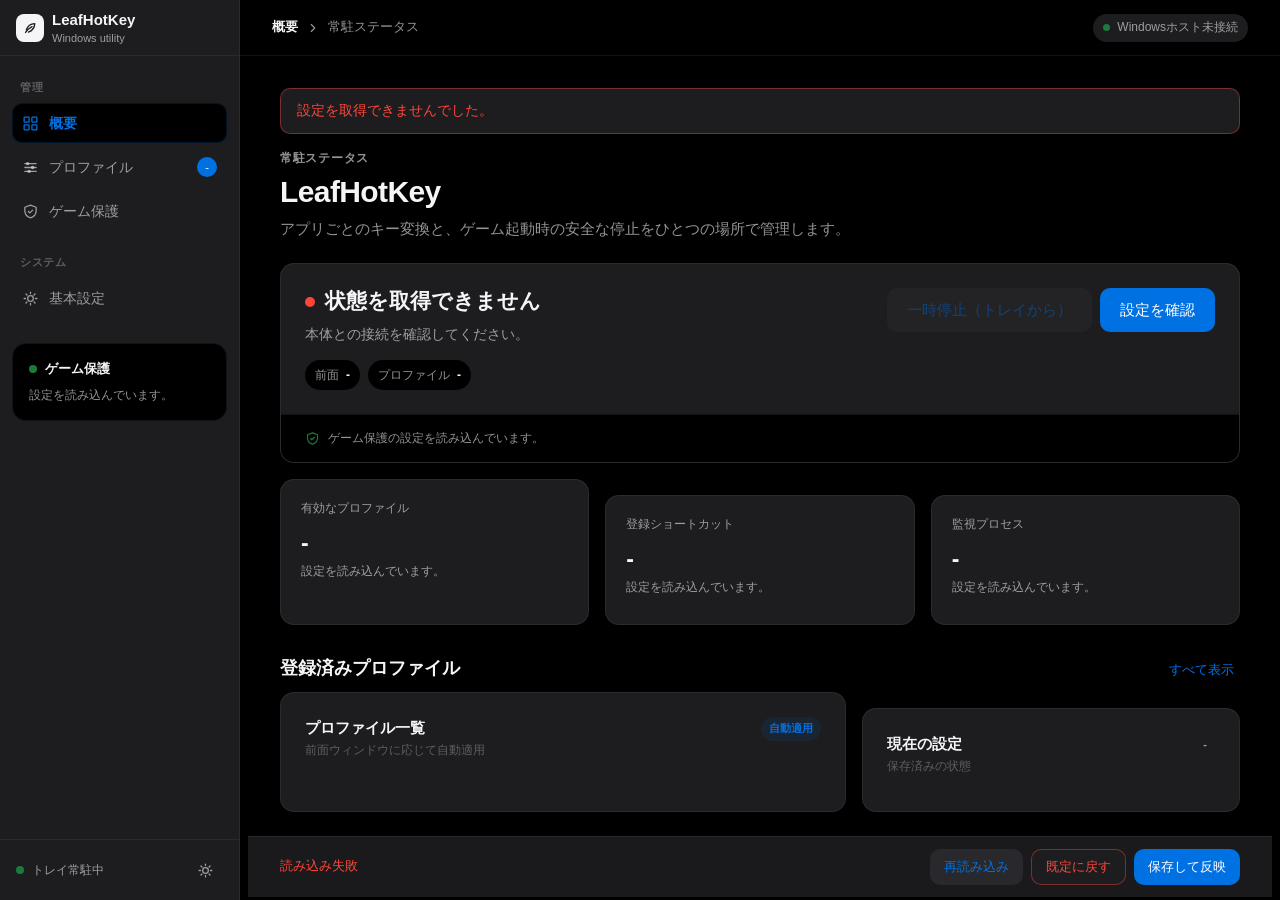
==== commit dd12c58c: "WebUIをダーク既定にし、アプリ別設定を個別ページ化する - 既定テーマをダークにし、color-scheme と入力欄の既定色で白地に白文字の箇所を解消（スイッチのノブ、サイドバー脚注のドットも修" ====
--- a/src/LeafHotKey/wwwroot/index.html
+++ b/src/LeafHotKey/wwwroot/index.html
@@ -3,9 +3,18 @@
   <head>
     <meta charset="utf-8" />
     <meta name="viewport" content="width=device-width, initial-scale=1" />
-    <meta name="color-scheme" content="light dark" />
+    <meta name="color-scheme" content="dark light" />
     <meta name="referrer" content="no-referrer" />
     <title>LeafHotKey 設定</title>
+    <script>
+      // 既定はダーク。読み込み前に適用して白い一瞬の点滅を避ける。
+      try {
+        document.documentElement.dataset.theme =
+          localStorage.getItem("leafhotkey.theme") === "light" ? "light" : "dark";
+      } catch (_) {
+        document.documentElement.dataset.theme = "dark";
+      }
+    </script>
     <link rel="stylesheet" href="styles.css" />
   </head>
   <body>
@@ -131,7 +140,7 @@
             <div class="card">
               <div class="card-header"><div><h2>アプリ別の設定</h2><p class="fine" id="profile-count-label">設定を読み込んでいます。</p></div><span class="fine">編集すると未保存になります</span></div>
               <div class="notice" id="profile-backend-notice" hidden><p>AutoHotkey バックエンド使用中：このプロファイルは入力変換に使われません（AHK 側のスクリプトが優先されます）。</p></div>
-              <div class="profile-toolbar"><label class="profile-search" for="profile-search"><span class="sr-only">プロファイルを検索</span><svg aria-hidden="true" viewBox="0 0 24 24" fill="none" stroke="currentColor" stroke-width="2" stroke-linecap="round"><circle cx="11" cy="11" r="6"/><path d="m16 16 4 4"/></svg><input id="profile-search" type="search" autocomplete="off" placeholder="アプリ名または実行ファイル名で検索" /></label><span class="fine" id="profile-results">-</span></div>              <div class="profile-table" role="region" aria-label="プロファイル一覧">
+              <div class="profile-toolbar"><label class="profile-search" for="profile-search"><span class="sr-only">プロファイルを検索</span><svg aria-hidden="true" viewBox="0 0 24 24" fill="none" stroke="currentColor" stroke-width="2" stroke-linecap="round"><circle cx="11" cy="11" r="6"/><path d="m16 16 4 4"/></svg><input id="profile-search" type="search" autocomplete="off" placeholder="アプリ名または実行ファイル名で検索" /></label><span class="fine" id="profile-results">-</span><button class="button button-primary button-small" type="button" id="add-profile">アプリを追加</button></div>              <div class="profile-table" role="region" aria-label="プロファイル一覧">
                 <div class="profile-table-header" aria-hidden="true"><span>アプリ</span><span>対象プロセス</span><span>ルール</span><span>状態</span><span></span></div>
                 <div id="profile-list"></div>
               </div>
@@ -141,19 +150,26 @@
 
           <section class="view" data-view="safety" aria-labelledby="safety-title">
             <div class="page-intro"><p class="eyebrow">安全とライフサイクル</p><h1 id="safety-title">ゲーム保護</h1><p class="intro-copy">検知リスクのあるゲームが起動している間は、入力エンジンを停止して本体を終了します。ゲーム終了後に自動で再起動します。</p></div>
+            <section class="card" aria-labelledby="log-heading">
+              <div class="card-header"><div><h2 id="log-heading">入力ログ</h2><p class="fine">直近のキー判定です。不具合の切り分けに使えます。</p></div><button class="button button-secondary button-small" type="button" id="log-refresh">再読み込み</button></div>
+              <div class="event-log" id="event-log">-</div>
+            </section>
             <div class="card">
               <div class="card-header"><div><h2>自動停止と再起動</h2><p class="fine">フックを解除してから本体を終了します。</p></div><button class="switch" type="button" id="protection-enabled" role="switch" aria-checked="false" aria-label="ゲーム保護を有効にする"></button></div>
               <div class="settings-list" style="margin-top:16px">
                 <div class="settings-row"><div class="settings-row-main"><strong>監視間隔</strong><p>プロセス検知を行う間隔です。</p></div><div class="field-inline"><input type="number" id="poll-interval" min="1" step="100" aria-label="監視間隔（ミリ秒）" /><span>ミリ秒</span></div></div>
                 <div class="settings-row"><div class="settings-row-main"><strong>ゲーム終了後の待機</strong><p>復帰対象プロセスが消えた後に再起動するまでの時間です。</p></div><div class="field-inline"><input type="number" id="resume-delay" min="0" step="100" aria-label="復帰までの待機（ミリ秒）" /><span>ミリ秒</span></div></div>
-                <div class="settings-row settings-row-stacked"><div class="settings-row-main"><strong>退避トリガのプロセス</strong><p>1行に1件。検知したら本体を終了します。</p></div><textarea id="stop-triggers" rows="5" spellcheck="false" aria-label="退避トリガのプロセス"></textarea></div>
-                <div class="settings-row settings-row-stacked"><div class="settings-row-main"><strong>復帰を待つプロセス</strong><p>1行に1件。すべて終了してから本体を再起動します。</p></div><textarea id="resume-processes" rows="5" spellcheck="false" aria-label="復帰を待つプロセス"></textarea></div>
-              </div>
-            </div>
-            <div class="section-heading"><h2>監視対象プロセス</h2><span class="fine" id="process-count-label">-</span></div>
+              </div>
+            </div>
             <section class="card process-table" aria-labelledby="process-title">
-              <h2 id="process-title" class="sr-only">監視対象プロセス一覧</h2>
-              <div class="process-header"><span>プロセス</span><span>用途</span><span>状態</span></div>
+              <div class="card-header"><div><h2 id="process-title">監視するアプリ</h2><p class="fine">検知したら本体を退避し、復帰を待つアプリがすべて終了してから再起動します。</p></div><span class="fine" id="process-count-label">-</span></div>
+              <div class="process-add">
+                <input id="process-add-name" type="text" spellcheck="false" autocomplete="off" placeholder="例: bf6.exe" aria-label="監視する実行ファイル名" />
+                <select id="process-add-role" aria-label="用途"><option value="stop">退避トリガ</option><option value="resume">復帰を待つ</option></select>
+                <button class="button button-primary button-small" type="button" id="process-add">追加</button>
+              </div>
+              <p class="notice" id="process-warning" hidden>退避トリガが空です。ゲーム保護を有効にしたままでは保存できません。</p>
+              <div class="process-header" aria-hidden="true"><span>アプリ</span><span>用途</span><span></span></div>
               <div id="process-list"></div>
             </section>
           </section>
@@ -179,22 +195,27 @@
             </section>
           </section>
 
-          <div class="actions">
-            <span id="save-state" class="save-state">読み込み中…</span>
-            <button class="button button-secondary button-small" type="button" id="reload">再読み込み</button>
-            <button class="button button-destructive button-small" type="button" id="restore">既定に戻す</button>
-            <button class="button button-primary button-small" type="button" id="save">保存して反映</button>
-          </div>
-
-          <dialog id="profile-dialog" aria-labelledby="profile-dialog-title">
-            <form method="dialog" class="dialog-body">
-              <div class="dialog-header"><div><h2 id="profile-dialog-title">プロファイルを編集</h2><p id="profile-dialog-meta">保存後に入力エンジンへ反映されます。</p></div><button class="icon-button" type="submit" value="cancel" aria-label="閉じる">×</button></div>
-              <div class="form-grid">
-                <div class="field"><label for="profile-name">表示名</label><input id="profile-name" required maxlength="80" /></div>
-                <div class="field profile-enabled-field"><label>有効</label><button class="switch" type="button" id="profile-enabled" role="switch" aria-checked="false" aria-label="プロファイルを有効にする"></button></div>
-                <div class="field field-full"><label for="profile-processes">対象プロセス</label><textarea id="profile-processes" rows="3" spellcheck="false" placeholder="例: chrome.exe&#10;1行に1件"></textarea><span class="fine">実行ファイル名を1行に1件入力します。</span></div>
-              </div>
-              <section class="profile-rules" aria-labelledby="profile-rules-title">
+          <section class="view" data-view="profile-detail" aria-labelledby="profile-detail-title">
+            <div class="detail-bar">
+              <button class="button button-secondary button-small" type="button" id="profile-back">← プロファイル一覧</button>
+              <span class="fine" id="profile-detail-meta">-</span>
+            </div>
+            <div class="page-intro">
+              <p class="eyebrow">アプリ別設定</p>
+              <h1 id="profile-detail-title">プロファイルを編集</h1>
+              <p class="intro-copy">このアプリが前面のときに適用するキー変換を設定します。「編集を適用」のあと、下部の「保存して反映」で確定します。</p>
+            </div>
+            <section class="card" aria-labelledby="profile-basics-title">
+              <div class="card-body">
+                <div class="form-grid">
+                  <div class="field"><label for="profile-name">表示名</label><input id="profile-name" required maxlength="80" /></div>
+                  <div class="field profile-enabled-field"><label>有効</label><button class="switch" type="button" id="profile-enabled" role="switch" aria-checked="false" aria-label="プロファイルを有効にする"></button></div>
+                  <div class="field field-full"><label for="profile-processes">対象プロセス</label><textarea id="profile-processes" rows="3" spellcheck="false" placeholder="例: chrome.exe&#10;1行に1件"></textarea><span class="fine">実行ファイル名を1行に1件入力します。アイコンは検知した実行ファイルのパスから次回以降も表示します。</span></div>
+                </div>
+              </div>
+            </section>
+            <section class="card profile-rules" aria-labelledby="profile-rules-title">
+              <div class="card-body">
                 <div class="section-heading">
                   <div><h2 id="profile-rules-title">ショートカット</h2><p class="fine" id="rule-count-label">-</p></div>
                   <div class="rule-toolbar">
@@ -207,10 +228,17 @@
                   <div id="rule-list"></div>
                 </div>
                 <div class="empty-state" id="rule-empty" hidden><p>条件に合うショートカットがありません。</p></div>
-              </section>
-              <div class="form-actions"><button class="button button-secondary button-small" type="submit" value="cancel">キャンセル</button><button class="button button-primary button-small" type="button" id="apply-profile">編集を適用</button></div>
-            </form>
-          </dialog>
+              </div>
+            </section>
+            <div class="form-actions"><button class="button button-secondary button-small" type="button" id="profile-cancel">キャンセル</button><button class="button button-primary button-small" type="button" id="apply-profile">編集を適用</button></div>
+          </section>
+
+          <div class="actions">
+            <span id="save-state" class="save-state">読み込み中…</span>
+            <button class="button button-secondary button-small" type="button" id="reload">再読み込み</button>
+            <button class="button button-destructive button-small" type="button" id="restore">既定に戻す</button>
+            <button class="button button-primary button-small" type="button" id="save">保存して反映</button>
+          </div>
         </main>
       </div>
     </div>
--- a/src/LeafHotKey/wwwroot/styles.css
+++ b/src/LeafHotKey/wwwroot/styles.css
@@ -20,6 +20,8 @@
       }
 
       html[data-theme="dark"] {
+        /* OS 標準のコントロール（スクロールバー・数値入力・select）も暗くする。 */
+        color-scheme: dark;
         --label: var(--label-dark);
         --label-secondary: var(--label-secondary-dark);
         --label-tertiary: color-mix(in srgb, var(--label) 30%, transparent);
@@ -32,6 +34,8 @@
       }
 
       * { box-sizing: border-box; }
+
+      html[data-theme="light"] { color-scheme: light; }
 
       html, body { min-height: 100%; }
 
@@ -157,7 +161,7 @@
         color: var(--label-secondary);
         font-size: 12px;
       }
-      .sidebar-footer span:first-of-type { min-width: 0; flex: 1; }
+      .sidebar-footer > span:not(.online-dot) { min-width: 0; flex: 1; }
       .online-dot, .status-dot { width: 8px; height: 8px; flex: 0 0 auto; border-radius: 9999px; background: var(--success); }
       .offline-dot { background: var(--label-tertiary); }
       .icon-button {
@@ -211,6 +215,8 @@
         margin: 0 auto;
         padding: 32px;
       }
+      /* アプリ別設定はルール表を広く見せるため、本文幅を広げる。 */
+      body[data-view="profile-detail"] .content { width: min(100%, 1440px); }
       .view { display: none; }
       .view.is-active { display: block; }
       .page-intro { margin-bottom: 24px; }
@@ -384,7 +390,7 @@
       .profile-search input { width: 100%; min-height: 40px; padding: 8px 12px 8px 38px; border: 1px solid var(--separator); border-radius: 10px; background: var(--surface-secondary); color: var(--label); font-size: 13px; }
       .profile-search input::placeholder { color: var(--label-tertiary); }
       .profile-table { overflow: hidden; border-top: 1px solid var(--separator); }
-      .profile-table-header, .profile-row { display: grid; grid-template-columns: minmax(185px, 1.1fr) minmax(160px, 1fr) 76px 136px 58px; align-items: center; gap: 16px; padding: 12px 24px; }
+      .profile-table-header, .profile-row { display: grid; grid-template-columns: minmax(185px, 1.1fr) minmax(160px, 1fr) 76px 136px 104px; align-items: center; gap: 16px; padding: 12px 24px; }
       .profile-table-header { min-height: 40px; background: var(--surface-secondary); color: var(--label-secondary); font-size: 11px; font-weight: 650; letter-spacing: 0.04em; }
       .profile-row { min-height: 76px; border-top: 1px solid var(--separator); }
       .profile-row:hover { background: var(--surface-secondary); }
@@ -395,7 +401,10 @@
       .profile-processes { overflow: hidden; color: var(--label-secondary); font-family: ui-monospace, SFMono-Regular, Consolas, monospace; font-size: 12px; text-overflow: ellipsis; white-space: nowrap; }
       .profile-rule-count { color: var(--label-secondary); font-size: 12px; white-space: nowrap; }
       .profile-state { display: flex; align-items: center; justify-content: space-between; gap: 8px; }
-      .profile-row > .button { justify-self: end; }
+      .profile-actions { display: flex; align-items: center; gap: 4px; justify-self: end; }
+      .icon-button-danger { color: var(--danger); }
+      .icon-button-danger:hover { color: var(--danger); }
+      .detail-bar { display: flex; align-items: center; justify-content: space-between; gap: 16px; margin-bottom: 16px; }
 
       .switch {
         position: relative;
@@ -412,14 +421,19 @@
       .switch::after { content: ""; position: absolute; top: 4px; left: 4px; width: 20px; height: 20px; border-radius: 50%; background: var(--surface); box-shadow: 0 1px 2px rgba(0, 0, 0, 0.16); transition: transform 120ms ease; }
       .switch[aria-checked="true"] { background: var(--success); }
       .switch[aria-checked="true"]::after { transform: translateX(20px); }
+      /* ダークでは track も knob も暗いと見分けられないため、knob を明るくする。 */
+      html[data-theme="dark"] .switch::after { background: var(--label-dark); }
 
       .process-table { overflow: hidden; }
-      .process-header, .process-row { display: grid; grid-template-columns: minmax(0, 1.5fr) minmax(116px, 0.7fr) minmax(110px, 0.6fr); align-items: center; gap: 16px; padding: 12px 20px; }
+      .process-add { display: flex; align-items: center; gap: 8px; padding: 16px 20px 0; }
+      .process-add input { min-width: 0; flex: 1; max-width: 320px; }
+      .process-header, .process-row { display: grid; grid-template-columns: minmax(0, 1.5fr) minmax(150px, 0.8fr) 40px; align-items: center; gap: 16px; padding: 12px 20px; }
       .process-header { min-height: 42px; background: var(--surface-secondary); color: var(--label-secondary); font-size: 11px; font-weight: 650; letter-spacing: 0.04em; }
       .process-row { min-height: 66px; border-top: 1px solid var(--separator); font-size: 13px; }
+      .process-identity { display: flex; min-width: 0; align-items: center; gap: 12px; }
+      .process-roles { display: flex; flex-wrap: wrap; gap: 6px; }
       .process-name { min-width: 0; overflow: hidden; font-family: ui-monospace, SFMono-Regular, Consolas, monospace; font-size: 12px; text-overflow: ellipsis; white-space: nowrap; }
-      .process-note { color: var(--label-secondary); font-size: 12px; }
-      .process-row .badge { justify-self: start; }
+      .process-row .icon-button { justify-self: end; }
 
       .form-grid { display: grid; grid-template-columns: repeat(2, minmax(0, 1fr)); gap: 16px; }
       .field { display: grid; gap: 7px; }
@@ -440,25 +454,8 @@
       .empty-state { padding: 40px 24px; text-align: center; }      .empty-state svg { width: 28px; height: 28px; margin-bottom: 12px; color: var(--label-tertiary); }
       .empty-state p { margin-bottom: 16px; color: var(--label-secondary); font-size: 14px; }
 
-      dialog {
-        width: min(820px, calc(100vw - 32px));
-        max-height: calc(100vh - 32px);
-        padding: 0;
-        overflow: auto;
-        border: 1px solid var(--separator);
-        border-radius: 20px;
-        background: var(--surface);
-        color: var(--label);
-        box-shadow: 0 8px 30px rgba(0, 0, 0, 0.12);
-      }
-      dialog::backdrop { background: rgba(0, 0, 0, 0.22); backdrop-filter: blur(4px); }
-      .dialog-body { padding: 24px; }
-      .dialog-header { display: flex; align-items: flex-start; justify-content: space-between; gap: 16px; }
-      .dialog-body h2 { margin-bottom: 8px; }
-      .dialog-body > p, .dialog-header p { margin-bottom: 20px; color: var(--label-secondary); font-size: 13px; }
       .profile-enabled-field { align-content: start; }
       .profile-enabled-field .switch { margin-top: 9px; }
-      .profile-rules { margin-top: 24px; }
       .profile-rules .section-heading { margin: 0 0 12px; }
       .rule-toolbar { display: flex; align-items: center; gap: 8px; }
       .rule-search {
@@ -575,8 +572,8 @@
         .summary-card { min-height: auto; }
         .process-header { display: none; }
         .process-row { grid-template-columns: minmax(0, 1fr) auto; gap: 8px 12px; padding: 14px 16px; }
-        .process-row .process-note { grid-column: 1; grid-row: 2; }
-        .process-row .badge { grid-column: 2; grid-row: 1 / span 2; align-self: center; }
+        .process-row .process-roles { grid-column: 1; grid-row: 2; }
+        .process-row .icon-button { grid-column: 2; grid-row: 1 / span 2; align-self: center; }
         .card-header, .card-body { padding-right: 16px; padding-left: 16px; }
         .list-row { padding-right: 16px; padding-left: 16px; }
         .profile-toolbar { align-items: stretch; flex-direction: column; padding: 16px; }
@@ -587,7 +584,7 @@
         .profile-processes { grid-column: 1; grid-row: 2; }
         .profile-rule-count { grid-column: 2; grid-row: 2; }
         .profile-state { grid-column: 1; grid-row: 3; justify-content: flex-start; }
-        .profile-row > .button { grid-column: 2; grid-row: 3; }
+        .profile-actions { grid-column: 2; grid-row: 3; }
         .section-heading { margin-top: 24px; }
       }
 
@@ -595,7 +592,16 @@
         *, *::before, *::after { scroll-behavior: auto !important; transition-duration: 0.01ms !important; animation-duration: 0.01ms !important; }
       }
 
-textarea, input { font: inherit; color: inherit; }
+textarea, input, select { font: inherit; }
+/* 素の input/select/textarea が OS 既定の白背景にならないようにする（ダークでの白地に白文字を防ぐ）。 */
+input, select, textarea {
+  border: 1px solid var(--separator);
+  border-radius: 10px;
+  background: var(--surface-secondary);
+  color: var(--label);
+  padding: 8px 10px;
+}
+input::placeholder, textarea::placeholder { color: var(--label-tertiary); }
 :where(textarea):focus-visible { outline: 2px solid var(--accent); outline-offset: 2px; }
 .alert {
   margin: 0 0 16px;
@@ -623,8 +629,7 @@
 .field-inline-wide { min-width: 320px; }
 .field-inline-wide input { width: 100%; font-size: 13px; }
 .field-inline select { min-height: 40px; padding: 8px 10px; border: 1px solid var(--separator); border-radius: 10px; background: var(--surface); color: var(--label); font-size: 13px; }
-.settings-row-stacked { display: grid; align-items: start; }
-.settings-row-stacked textarea { width: 100%; }
+.event-log { max-height: 320px; margin-top: 12px; padding: 12px 14px; border: 1px solid var(--separator); border-radius: 12px; background: var(--surface-secondary); color: var(--label-secondary); font-family: ui-monospace, SFMono-Regular, Consolas, monospace; font-size: 12px; line-height: 1.6; white-space: pre-wrap; overflow: auto; }
 .actions {
   position: sticky;
   bottom: 0;
@@ -647,6 +652,4 @@
 @media (max-width: 680px) {
   .mobile-nav { display: flex; padding: 8px 16px; border-bottom: 1px solid var(--separator); background: var(--surface); }
   .actions { margin-right: -16px; margin-left: -16px; padding: 12px 16px; }
-  dialog { width: min(100vw - 16px, 1040px); max-height: calc(100vh - 16px); }
-  .dialog-body { padding: 16px; }
 }
